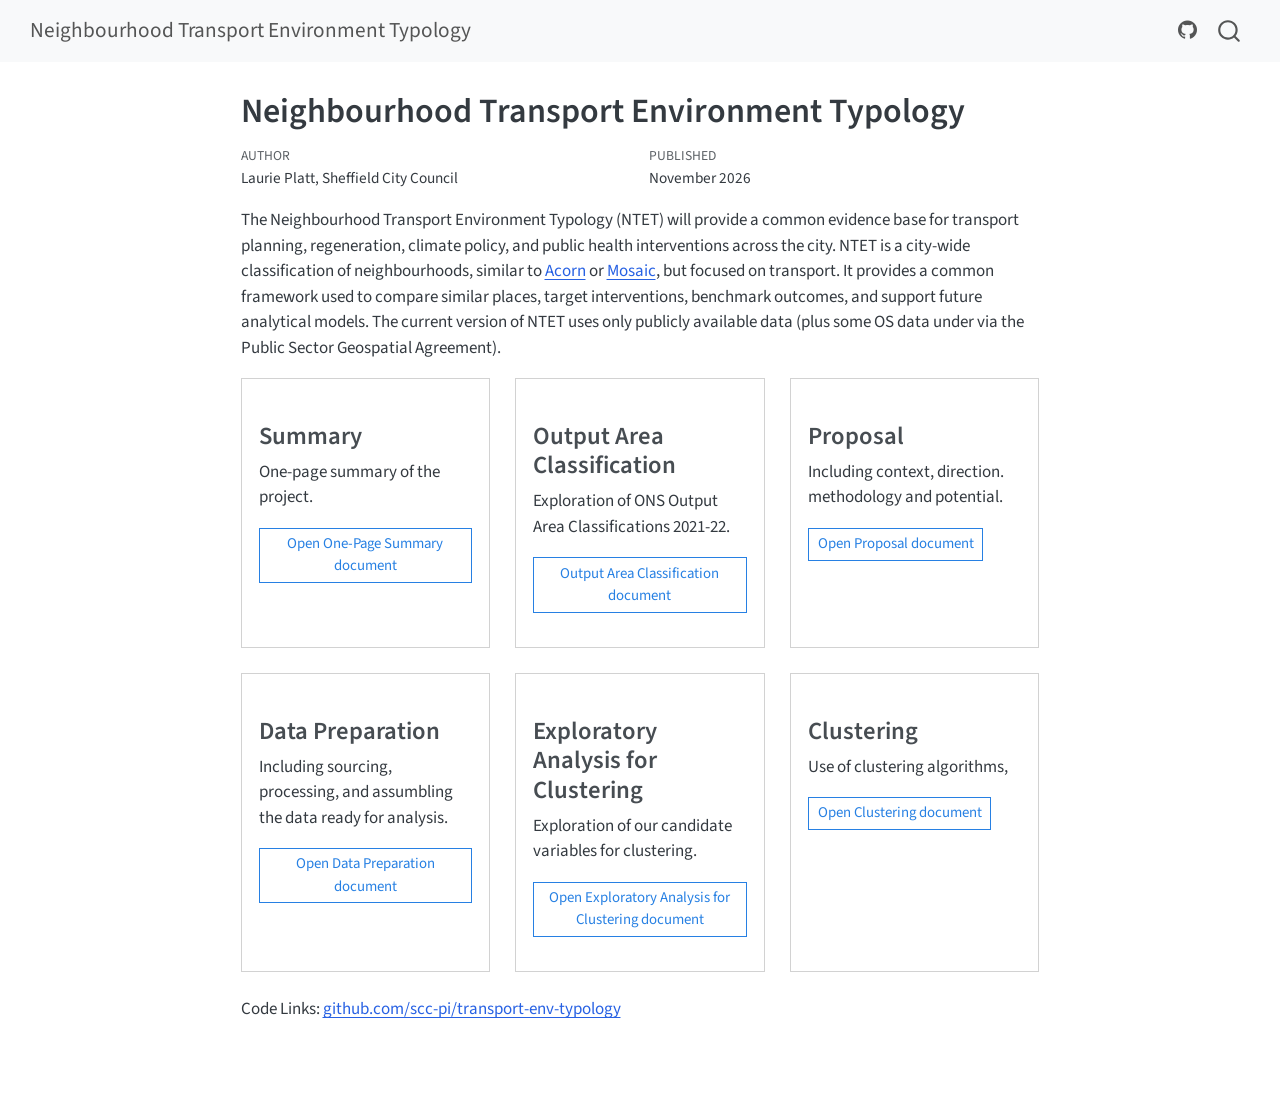
==== docs/index.html @ 14057536 "Include the rendered HTML files for the GitHub Page" ====
<!DOCTYPE html>
<html xmlns="http://www.w3.org/1999/xhtml" lang="en" xml:lang="en"><head>

<meta charset="utf-8">
<meta name="generator" content="quarto-1.9.38">

<meta name="viewport" content="width=device-width, initial-scale=1.0, user-scalable=yes">

<meta name="author" content="Laurie Platt, Sheffield City Council">

<title>Neighbourhood Transport Environment Typology</title>
<style>
/* Default styles provided by pandoc.
** See https://pandoc.org/MANUAL.html#variables-for-html for config info.
*/
code{white-space: pre-wrap;}
span.smallcaps{font-variant: small-caps;}
div.columns{display: flex; gap: min(4vw, 1.5em);}
div.column{flex: auto; overflow-x: auto;}
div.hanging-indent{margin-left: 1.5em; text-indent: -1.5em;}
ul.task-list{list-style: none;}
ul.task-list li input[type="checkbox"] {
  width: 0.8em;
  margin: 0 0.8em 0.2em -1em; /* quarto-specific, see https://github.com/quarto-dev/quarto-cli/issues/4556 */ 
  vertical-align: middle;
}
</style>


<script src="site_libs/quarto-nav/quarto-nav.js"></script>
<script src="site_libs/quarto-nav/headroom.min.js"></script>
<script src="site_libs/clipboard/clipboard.min.js"></script>
<script src="site_libs/quarto-search/autocomplete.umd.js"></script>
<script src="site_libs/quarto-search/fuse.min.js"></script>
<script src="site_libs/quarto-search/quarto-search.js"></script>
<meta name="quarto:offset" content="./">
<script src="site_libs/quarto-html/quarto.js" type="module"></script>
<script src="site_libs/quarto-html/tabsets/tabsets.js" type="module"></script>
<script src="site_libs/quarto-html/popper.min.js"></script>
<script src="site_libs/quarto-html/tippy.umd.min.js"></script>
<script src="site_libs/quarto-html/anchor.min.js"></script>
<link href="site_libs/quarto-html/tippy.css" rel="stylesheet">
<link href="site_libs/quarto-html/quarto-syntax-highlighting-15634bcf2e68342d4ad2dfa704d543f6.css" rel="stylesheet" id="quarto-text-highlighting-styles">
<script src="site_libs/bootstrap/bootstrap.min.js"></script>
<link href="site_libs/bootstrap/bootstrap-icons.css" rel="stylesheet">
<link href="site_libs/bootstrap/bootstrap-a0f9fd0d421825b736dc1bbcbcba2219.min.css" rel="stylesheet" append-hash="true" id="quarto-bootstrap" data-mode="light">
<script id="quarto-search-options" type="application/json">{
  "location": "navbar",
  "copy-button": false,
  "collapse-after": 3,
  "panel-placement": "end",
  "type": "overlay",
  "limit": 50,
  "keyboard-shortcut": [
    "f",
    "/",
    "s"
  ],
  "show-item-context": false,
  "language": {
    "search-no-results-text": "No results",
    "search-matching-documents-text": "matching documents",
    "search-copy-link-title": "Copy link to search",
    "search-hide-matches-text": "Hide additional matches",
    "search-more-match-text": "more match in this document",
    "search-more-matches-text": "more matches in this document",
    "search-clear-button-title": "Clear",
    "search-text-placeholder": "",
    "search-detached-cancel-button-title": "Cancel",
    "search-submit-button-title": "Submit",
    "search-label": "Search"
  }
}</script>


</head>

<body class="nav-fixed fullcontent quarto-light">

<div id="quarto-search-results"></div>
  <header id="quarto-header" class="headroom fixed-top">
    <nav class="navbar navbar-expand-lg " data-bs-theme="dark">
      <div class="navbar-container container-fluid">
      <div class="navbar-brand-container mx-auto">
    <a class="navbar-brand" href="./index.html">
    <span class="navbar-title">Neighbourhood Transport Environment Typology</span>
    </a>
  </div>
            <div id="quarto-search" class="" title="Search"></div>
          <button class="navbar-toggler" type="button" data-bs-toggle="collapse" data-bs-target="#navbarCollapse" aria-controls="navbarCollapse" role="menu" aria-expanded="false" aria-label="Toggle navigation" onclick="if (window.quartoToggleHeadroom) { window.quartoToggleHeadroom(); }">
  <span class="navbar-toggler-icon"></span>
</button>
          <div class="collapse navbar-collapse" id="navbarCollapse">
            <ul class="navbar-nav navbar-nav-scroll ms-auto">
  <li class="nav-item compact">
    <a class="nav-link" href="https://github.com/scc-pi/transport-env-typology"> <i class="bi bi-github" role="img" aria-label="GitHub">
</i> 
<span class="menu-text"></span></a>
  </li>  
</ul>
          </div> <!-- /navcollapse -->
            <div class="quarto-navbar-tools">
</div>
      </div> <!-- /container-fluid -->
    </nav>
</header>
<!-- content -->
<div id="quarto-content" class="quarto-container page-columns page-rows-contents page-layout-article page-navbar">
<!-- sidebar -->
<!-- margin-sidebar -->
    
<!-- main -->
<main class="content" id="quarto-document-content">

<header id="title-block-header" class="quarto-title-block default">
<div class="quarto-title">
<h1 class="title">Neighbourhood Transport Environment Typology</h1>
</div>



<div class="quarto-title-meta">

    <div>
    <div class="quarto-title-meta-heading">Author</div>
    <div class="quarto-title-meta-contents">
             <p>Laurie Platt, Sheffield City Council </p>
          </div>
  </div>
    
    <div>
    <div class="quarto-title-meta-heading">Published</div>
    <div class="quarto-title-meta-contents">
      <p class="date">November 2026</p>
    </div>
  </div>
  
    
  </div>
  


</header>


<p>The Neighbourhood Transport Environment Typology (NTET) will provide a common evidence base for transport planning, regeneration, climate policy, and public health interventions across the city. NTET is a city-wide classification of neighbourhoods, similar to <a href="https://acorn.caci.co.uk/">Acorn</a> or <a href="https://www.experian.co.uk/business/platforms/mosaic">Mosaic</a>, but focused on transport. It provides a common framework used to compare similar places, target interventions, benchmark outcomes, and support future analytical models. The current version of NTET uses only publicly available data (plus some OS data under via the Public Sector Geospatial Agreement).</p>
<div class="grid">
<div class="g-col-12 g-col-md-4">
<div class="card h-100">
<section id="summary" class="level3 card-body">
<h3 class="anchored" data-anchor-id="summary">Summary</h3>
<div class="card-text">
<p>One-page summary of the project.</p>
</div>
<div class="mt-auto">
<p><a href="./one-page.html" class="btn btn-outline-primary btn-sm">Open One-Page Summary document</a></p>
</div>
</section>
</div>
</div>
<div class="g-col-12 g-col-md-4">
<div class="card h-100">
<section id="output-area-classification" class="level3 card-body">
<h3 class="anchored" data-anchor-id="output-area-classification">Output Area Classification</h3>
<div class="card-text">
<p>Exploration of ONS Output Area Classifications 2021-22.</p>
</div>
<div class="mt-auto">
<p><a href="./oac.html" class="btn btn-outline-primary btn-sm">Output Area Classification document</a></p>
</div>
</section>
</div>
</div>
<div class="g-col-12 g-col-md-4">
<div class="card h-100">
<section id="proposal" class="level3 card-body">
<h3 class="anchored" data-anchor-id="proposal">Proposal</h3>
<div class="card-text">
<p>Including context, direction. methodology and potential.</p>
</div>
<div class="mt-auto">
<p><a href="./proposal.html" class="btn btn-outline-primary btn-sm">Open Proposal document</a></p>
</div>
</section>
</div>
</div>
<div class="g-col-12 g-col-md-4">
<div class="card h-100">
<section id="data-preparation" class="level3 card-body">
<h3 class="anchored" data-anchor-id="data-preparation">Data Preparation</h3>
<div class="card-text">
<p>Including sourcing, processing, and assumbling the data ready for analysis.</p>
</div>
<div class="mt-auto">
<p><a href="./etl.html" class="btn btn-outline-primary btn-sm">Open Data Preparation document</a></p>
</div>
</section>
</div>
</div>
<div class="g-col-12 g-col-md-4">
<div class="card h-100">
<section id="exploratory-analysis-for-clustering" class="level3 card-body">
<h3 class="anchored" data-anchor-id="exploratory-analysis-for-clustering">Exploratory Analysis for Clustering</h3>
<div class="card-text">
<p>Exploration of our candidate variables for clustering.</p>
</div>
<div class="mt-auto">
<p><a href="./eda.html" class="btn btn-outline-primary btn-sm">Open Exploratory Analysis for Clustering document</a></p>
</div>
</section>
</div>
</div>
<div class="g-col-12 g-col-md-4">
<div class="card h-100">
<section id="clustering" class="level3 card-body">
<h3 class="anchored" data-anchor-id="clustering">Clustering</h3>
<div class="card-text">
<p>Use of clustering algorithms,</p>
</div>
<div class="mt-auto">
<p><a href="./clustering.html" class="btn btn-outline-primary btn-sm">Open Clustering document</a></p>
</div>
</section>
</div>
</div>
</div>
<p><br>Code Links: <a href="https://github.com/scc-pi/transport-env-typology">github.com/scc-pi/transport-env-typology</a></p>



</main> <!-- /main -->
<script id="quarto-html-after-body" type="application/javascript">
  window.document.addEventListener("DOMContentLoaded", function (event) {
    const icon = "";
    const anchorJS = new window.AnchorJS();
    anchorJS.options = {
      placement: 'right',
      icon: icon
    };
    anchorJS.add('.anchored');
    const isCodeAnnotation = (el) => {
      for (const clz of el.classList) {
        if (clz.startsWith('code-annotation-')) {                     
          return true;
        }
      }
      return false;
    }
    const onCopySuccess = function(e) {
      // button target
      const button = e.trigger;
      // don't keep focus
      button.blur();
      // flash "checked"
      button.classList.add('code-copy-button-checked');
      var currentTitle = button.getAttribute("title");
      button.setAttribute("title", "Copied!");
      let tooltip;
      if (window.bootstrap) {
        button.setAttribute("data-bs-toggle", "tooltip");
        button.setAttribute("data-bs-placement", "left");
        button.setAttribute("data-bs-title", "Copied!");
        tooltip = new bootstrap.Tooltip(button, 
          { trigger: "manual", 
            customClass: "code-copy-button-tooltip",
            offset: [0, -8]});
        tooltip.show();    
      }
      setTimeout(function() {
        if (tooltip) {
          tooltip.hide();
          button.removeAttribute("data-bs-title");
          button.removeAttribute("data-bs-toggle");
          button.removeAttribute("data-bs-placement");
        }
        button.setAttribute("title", currentTitle);
        button.classList.remove('code-copy-button-checked');
      }, 1000);
      // clear code selection
      e.clearSelection();
    }
    const getTextToCopy = function(trigger) {
      const outerScaffold = trigger.parentElement.cloneNode(true);
      const codeEl = outerScaffold.querySelector('code');
      for (const childEl of codeEl.children) {
        if (isCodeAnnotation(childEl)) {
          childEl.remove();
        }
      }
      return codeEl.innerText;
    }
    const clipboard = new window.ClipboardJS('.code-copy-button:not([data-in-quarto-modal])', {
      text: getTextToCopy
    });
    clipboard.on('success', onCopySuccess);
    if (window.document.getElementById('quarto-embedded-source-code-modal')) {
      const clipboardModal = new window.ClipboardJS('.code-copy-button[data-in-quarto-modal]', {
        text: getTextToCopy,
        container: window.document.getElementById('quarto-embedded-source-code-modal')
      });
      clipboardModal.on('success', onCopySuccess);
    }
      var localhostRegex = new RegExp(/^(?:http|https):\/\/localhost\:?[0-9]*\//);
      var mailtoRegex = new RegExp(/^mailto:/);
        var filterRegex = new RegExp('/' + window.location.host + '/');
      var isInternal = (href) => {
          return filterRegex.test(href) || localhostRegex.test(href) || mailtoRegex.test(href);
      }
      // Inspect non-navigation links and adorn them if external
     var links = window.document.querySelectorAll('a[href]:not(.nav-link):not(.navbar-brand):not(.toc-action):not(.sidebar-link):not(.sidebar-item-toggle):not(.pagination-link):not(.no-external):not([aria-hidden]):not(.dropdown-item):not(.quarto-navigation-tool):not(.about-link)');
      for (var i=0; i<links.length; i++) {
        const link = links[i];
        if (!isInternal(link.href)) {
          // undo the damage that might have been done by quarto-nav.js in the case of
          // links that we want to consider external
          if (link.dataset.originalHref !== undefined) {
            link.href = link.dataset.originalHref;
          }
        }
      }
    function tippyHover(el, contentFn, onTriggerFn, onUntriggerFn) {
      const config = {
        allowHTML: true,
        maxWidth: 500,
        delay: 100,
        arrow: false,
        appendTo: function(el) {
            return el.parentElement;
        },
        interactive: true,
        interactiveBorder: 10,
        theme: 'quarto',
        placement: 'bottom-start',
      };
      if (contentFn) {
        config.content = contentFn;
      }
      if (onTriggerFn) {
        config.onTrigger = onTriggerFn;
      }
      if (onUntriggerFn) {
        config.onUntrigger = onUntriggerFn;
      }
      window.tippy(el, config); 
    }
    const noterefs = window.document.querySelectorAll('a[role="doc-noteref"]');
    for (var i=0; i<noterefs.length; i++) {
      const ref = noterefs[i];
      tippyHover(ref, function() {
        // use id or data attribute instead here
        let href = ref.getAttribute('data-footnote-href') || ref.getAttribute('href');
        try { href = new URL(href).hash; } catch {}
        const id = href.replace(/^#\/?/, "");
        const note = window.document.getElementById(id);
        if (note) {
          return note.innerHTML;
        } else {
          return "";
        }
      });
    }
    const xrefs = window.document.querySelectorAll('a.quarto-xref');
    const processXRef = (id, note) => {
      // Strip column container classes
      const stripColumnClz = (el) => {
        el.classList.remove("page-full", "page-columns");
        if (el.children) {
          for (const child of el.children) {
            stripColumnClz(child);
          }
        }
      }
      stripColumnClz(note)
      if (id === null || id.startsWith('sec-')) {
        // Special case sections, only their first couple elements
        const container = document.createElement("div");
        if (note.children && note.children.length > 2) {
          container.appendChild(note.children[0].cloneNode(true));
          for (let i = 1; i < note.children.length; i++) {
            const child = note.children[i];
            if (child.tagName === "P" && child.innerText === "") {
              continue;
            } else {
              container.appendChild(child.cloneNode(true));
              break;
            }
          }
          if (window.Quarto?.typesetMath) {
            window.Quarto.typesetMath(container);
          }
          return container.innerHTML
        } else {
          if (window.Quarto?.typesetMath) {
            window.Quarto.typesetMath(note);
          }
          return note.innerHTML;
        }
      } else {
        // Remove any anchor links if they are present
        const anchorLink = note.querySelector('a.anchorjs-link');
        if (anchorLink) {
          anchorLink.remove();
        }
        if (window.Quarto?.typesetMath) {
          window.Quarto.typesetMath(note);
        }
        if (note.classList.contains("callout")) {
          return note.outerHTML;
        } else {
          return note.innerHTML;
        }
      }
    }
    for (var i=0; i<xrefs.length; i++) {
      const xref = xrefs[i];
      tippyHover(xref, undefined, function(instance) {
        instance.disable();
        let url = xref.getAttribute('href');
        let hash = undefined; 
        if (url.startsWith('#')) {
          hash = url;
        } else {
          try { hash = new URL(url).hash; } catch {}
        }
        if (hash) {
          const id = hash.replace(/^#\/?/, "");
          const note = window.document.getElementById(id);
          if (note !== null) {
            try {
              const html = processXRef(id, note.cloneNode(true));
              instance.setContent(html);
            } finally {
              instance.enable();
              instance.show();
            }
          } else {
            // See if we can fetch this
            fetch(url.split('#')[0])
            .then(res => res.text())
            .then(html => {
              const parser = new DOMParser();
              const htmlDoc = parser.parseFromString(html, "text/html");
              const note = htmlDoc.getElementById(id);
              if (note !== null) {
                const html = processXRef(id, note);
                instance.setContent(html);
              } 
            }).finally(() => {
              instance.enable();
              instance.show();
            });
          }
        } else {
          // See if we can fetch a full url (with no hash to target)
          // This is a special case and we should probably do some content thinning / targeting
          fetch(url)
          .then(res => res.text())
          .then(html => {
            const parser = new DOMParser();
            const htmlDoc = parser.parseFromString(html, "text/html");
            const note = htmlDoc.querySelector('main.content');
            if (note !== null) {
              // This should only happen for chapter cross references
              // (since there is no id in the URL)
              // remove the first header
              if (note.children.length > 0 && note.children[0].tagName === "HEADER") {
                note.children[0].remove();
              }
              const html = processXRef(null, note);
              instance.setContent(html);
            } 
          }).finally(() => {
            instance.enable();
            instance.show();
          });
        }
      }, function(instance) {
      });
    }
        let selectedAnnoteEl;
        const selectorForAnnotation = ( cell, annotation) => {
          let cellAttr = 'data-code-cell="' + cell + '"';
          let lineAttr = 'data-code-annotation="' +  annotation + '"';
          const selector = 'span[' + cellAttr + '][' + lineAttr + ']';
          return selector;
        }
        const selectCodeLines = (annoteEl) => {
          const doc = window.document;
          const targetCell = annoteEl.getAttribute("data-target-cell");
          const targetAnnotation = annoteEl.getAttribute("data-target-annotation");
          const annoteSpan = window.document.querySelector(selectorForAnnotation(targetCell, targetAnnotation));
          const lines = annoteSpan.getAttribute("data-code-lines").split(",");
          const lineIds = lines.map((line) => {
            return targetCell + "-" + line;
          })
          let top = null;
          let height = null;
          let parent = null;
          if (lineIds.length > 0) {
              //compute the position of the single el (top and bottom and make a div)
              const el = window.document.getElementById(lineIds[0]);
              top = el.offsetTop;
              height = el.offsetHeight;
              parent = el.parentElement.parentElement;
            if (lineIds.length > 1) {
              const lastEl = window.document.getElementById(lineIds[lineIds.length - 1]);
              const bottom = lastEl.offsetTop + lastEl.offsetHeight;
              height = bottom - top;
            }
            if (top !== null && height !== null && parent !== null) {
              // cook up a div (if necessary) and position it 
              let div = window.document.getElementById("code-annotation-line-highlight");
              if (div === null) {
                div = window.document.createElement("div");
                div.setAttribute("id", "code-annotation-line-highlight");
                div.style.position = 'absolute';
                parent.appendChild(div);
              }
              div.style.top = top - 2 + "px";
              div.style.height = height + 4 + "px";
              div.style.left = 0;
              let gutterDiv = window.document.getElementById("code-annotation-line-highlight-gutter");
              if (gutterDiv === null) {
                gutterDiv = window.document.createElement("div");
                gutterDiv.setAttribute("id", "code-annotation-line-highlight-gutter");
                gutterDiv.style.position = 'absolute';
                const codeCell = window.document.getElementById(targetCell);
                const gutter = codeCell.querySelector('.code-annotation-gutter');
                gutter.appendChild(gutterDiv);
              }
              gutterDiv.style.top = top - 2 + "px";
              gutterDiv.style.height = height + 4 + "px";
            }
            selectedAnnoteEl = annoteEl;
          }
        };
        const unselectCodeLines = () => {
          const elementsIds = ["code-annotation-line-highlight", "code-annotation-line-highlight-gutter"];
          elementsIds.forEach((elId) => {
            const div = window.document.getElementById(elId);
            if (div) {
              div.remove();
            }
          });
          selectedAnnoteEl = undefined;
        };
          // Handle positioning of the toggle
      window.addEventListener(
        "resize",
        throttle(() => {
          elRect = undefined;
          if (selectedAnnoteEl) {
            selectCodeLines(selectedAnnoteEl);
          }
        }, 10)
      );
      function throttle(fn, ms) {
      let throttle = false;
      let timer;
        return (...args) => {
          if(!throttle) { // first call gets through
              fn.apply(this, args);
              throttle = true;
          } else { // all the others get throttled
              if(timer) clearTimeout(timer); // cancel #2
              timer = setTimeout(() => {
                fn.apply(this, args);
                timer = throttle = false;
              }, ms);
          }
        };
      }
        // Attach click handler to the DT
        const annoteDls = window.document.querySelectorAll('dt[data-target-cell]');
        for (const annoteDlNode of annoteDls) {
          annoteDlNode.addEventListener('click', (event) => {
            const clickedEl = event.target;
            if (clickedEl !== selectedAnnoteEl) {
              unselectCodeLines();
              const activeEl = window.document.querySelector('dt[data-target-cell].code-annotation-active');
              if (activeEl) {
                activeEl.classList.remove('code-annotation-active');
              }
              selectCodeLines(clickedEl);
              clickedEl.classList.add('code-annotation-active');
            } else {
              // Unselect the line
              unselectCodeLines();
              clickedEl.classList.remove('code-annotation-active');
            }
          });
        }
    const findCites = (el) => {
      const parentEl = el.parentElement;
      if (parentEl) {
        const cites = parentEl.dataset.cites;
        if (cites) {
          return {
            el,
            cites: cites.split(' ')
          };
        } else {
          return findCites(el.parentElement)
        }
      } else {
        return undefined;
      }
    };
    var bibliorefs = window.document.querySelectorAll('a[role="doc-biblioref"]');
    for (var i=0; i<bibliorefs.length; i++) {
      const ref = bibliorefs[i];
      const citeInfo = findCites(ref);
      if (citeInfo) {
        tippyHover(citeInfo.el, function() {
          var popup = window.document.createElement('div');
          citeInfo.cites.forEach(function(cite) {
            var citeDiv = window.document.createElement('div');
            citeDiv.classList.add('hanging-indent');
            citeDiv.classList.add('csl-entry');
            var biblioDiv = window.document.getElementById('ref-' + cite);
            if (biblioDiv) {
              citeDiv.innerHTML = biblioDiv.innerHTML;
            }
            popup.appendChild(citeDiv);
          });
          return popup.innerHTML;
        });
      }
    }
  });
  </script>
</div> <!-- /content -->




</body></html>
---- docs/site_libs/quarto-html/tippy.css ----
.tippy-box[data-animation=fade][data-state=hidden]{opacity:0}[data-tippy-root]{max-width:calc(100vw - 10px)}.tippy-box{position:relative;background-color:#333;color:#fff;border-radius:4px;font-size:14px;line-height:1.4;white-space:normal;outline:0;transition-property:transform,visibility,opacity}.tippy-box[data-placement^=top]>.tippy-arrow{bottom:0}.tippy-box[data-placement^=top]>.tippy-arrow:before{bottom:-7px;left:0;border-width:8px 8px 0;border-top-color:initial;transform-origin:center top}.tippy-box[data-placement^=bottom]>.tippy-arrow{top:0}.tippy-box[data-placement^=bottom]>.tippy-arrow:before{top:-7px;left:0;border-width:0 8px 8px;border-bottom-color:initial;transform-origin:center bottom}.tippy-box[data-placement^=left]>.tippy-arrow{right:0}.tippy-box[data-placement^=left]>.tippy-arrow:before{border-width:8px 0 8px 8px;border-left-color:initial;right:-7px;transform-origin:center left}.tippy-box[data-placement^=right]>.tippy-arrow{left:0}.tippy-box[data-placement^=right]>.tippy-arrow:before{left:-7px;border-width:8px 8px 8px 0;border-right-color:initial;transform-origin:center right}.tippy-box[data-inertia][data-state=visible]{transition-timing-function:cubic-bezier(.54,1.5,.38,1.11)}.tippy-arrow{width:16px;height:16px;color:#333}.tippy-arrow:before{content:"";position:absolute;border-color:transparent;border-style:solid}.tippy-content{position:relative;padding:5px 9px;z-index:1}
---- docs/site_libs/quarto-html/quarto-syntax-highlighting-15634bcf2e68342d4ad2dfa704d543f6.css ----
/* quarto syntax highlight colors */
:root {
  --quarto-hl-ot-color: #003B4F;
  --quarto-hl-at-color: #657422;
  --quarto-hl-ss-color: #20794D;
  --quarto-hl-an-color: #5E5E5E;
  --quarto-hl-fu-color: #4758AB;
  --quarto-hl-st-color: #20794D;
  --quarto-hl-cf-color: #003B4F;
  --quarto-hl-op-color: #5E5E5E;
  --quarto-hl-er-color: #AD0000;
  --quarto-hl-bn-color: #AD0000;
  --quarto-hl-al-color: #AD0000;
  --quarto-hl-va-color: #111111;
  --quarto-hl-bu-color: inherit;
  --quarto-hl-ex-color: inherit;
  --quarto-hl-pp-color: #AD0000;
  --quarto-hl-in-color: #5E5E5E;
  --quarto-hl-vs-color: #20794D;
  --quarto-hl-wa-color: #5E5E5E;
  --quarto-hl-do-color: #5E5E5E;
  --quarto-hl-im-color: #00769E;
  --quarto-hl-ch-color: #20794D;
  --quarto-hl-dt-color: #AD0000;
  --quarto-hl-fl-color: #AD0000;
  --quarto-hl-co-color: #5E5E5E;
  --quarto-hl-cv-color: #5E5E5E;
  --quarto-hl-cn-color: #8f5902;
  --quarto-hl-sc-color: #5E5E5E;
  --quarto-hl-dv-color: #AD0000;
  --quarto-hl-kw-color: #003B4F;
}

/* other quarto variables */
:root {
  --quarto-font-monospace: SFMono-Regular, Menlo, Monaco, Consolas, "Liberation Mono", "Courier New", monospace;
}

/* syntax highlight based on Pandoc's rules */
pre > code.sourceCode > span {
  color: #003B4F;
}

code.sourceCode > span {
  color: #003B4F;
}

div.sourceCode,
div.sourceCode pre.sourceCode {
  color: #003B4F;
}

/* Normal */
code span {
  color: #003B4F;
}

/* Alert */
code span.al {
  color: #AD0000;
  font-style: inherit;
}

/* Annotation */
code span.an {
  color: #5E5E5E;
  font-style: inherit;
}

/* Attribute */
code span.at {
  color: #657422;
  font-style: inherit;
}

/* BaseN */
code span.bn {
  color: #AD0000;
  font-style: inherit;
}

/* BuiltIn */
code span.bu {
  font-style: inherit;
}

/* ControlFlow */
code span.cf {
  color: #003B4F;
  font-weight: bold;
  font-style: inherit;
}

/* Char */
code span.ch {
  color: #20794D;
  font-style: inherit;
}

/* Constant */
code span.cn {
  color: #8f5902;
  font-style: inherit;
}

/* Comment */
code span.co {
  color: #5E5E5E;
  font-style: inherit;
}

/* CommentVar */
code span.cv {
  color: #5E5E5E;
  font-style: italic;
}

/* Documentation */
code span.do {
  color: #5E5E5E;
  font-style: italic;
}

/* DataType */
code span.dt {
  color: #AD0000;
  font-style: inherit;
}

/* DecVal */
code span.dv {
  color: #AD0000;
  font-style: inherit;
}

/* Error */
code span.er {
  color: #AD0000;
  font-style: inherit;
}

/* Extension */
code span.ex {
  font-style: inherit;
}

/* Float */
code span.fl {
  color: #AD0000;
  font-style: inherit;
}

/* Function */
code span.fu {
  color: #4758AB;
  font-style: inherit;
}

/* Import */
code span.im {
  color: #00769E;
  font-style: inherit;
}

/* Information */
code span.in {
  color: #5E5E5E;
  font-style: inherit;
}

/* Keyword */
code span.kw {
  color: #003B4F;
  font-weight: bold;
  font-style: inherit;
}

/* Operator */
code span.op {
  color: #5E5E5E;
  font-style: inherit;
}

/* Other */
code span.ot {
  color: #003B4F;
  font-style: inherit;
}

/* Preprocessor */
code span.pp {
  color: #AD0000;
  font-style: inherit;
}

/* SpecialChar */
code span.sc {
  color: #5E5E5E;
  font-style: inherit;
}

/* SpecialString */
code span.ss {
  color: #20794D;
  font-style: inherit;
}

/* String */
code span.st {
  color: #20794D;
  font-style: inherit;
}

/* Variable */
code span.va {
  color: #111111;
  font-style: inherit;
}

/* VerbatimString */
code span.vs {
  color: #20794D;
  font-style: inherit;
}

/* Warning */
code span.wa {
  color: #5E5E5E;
  font-style: italic;
}

.prevent-inlining {
  content: "</";
}

/*# sourceMappingURL=f23921c56f73e400b49028c9186a1aa0.css.map */
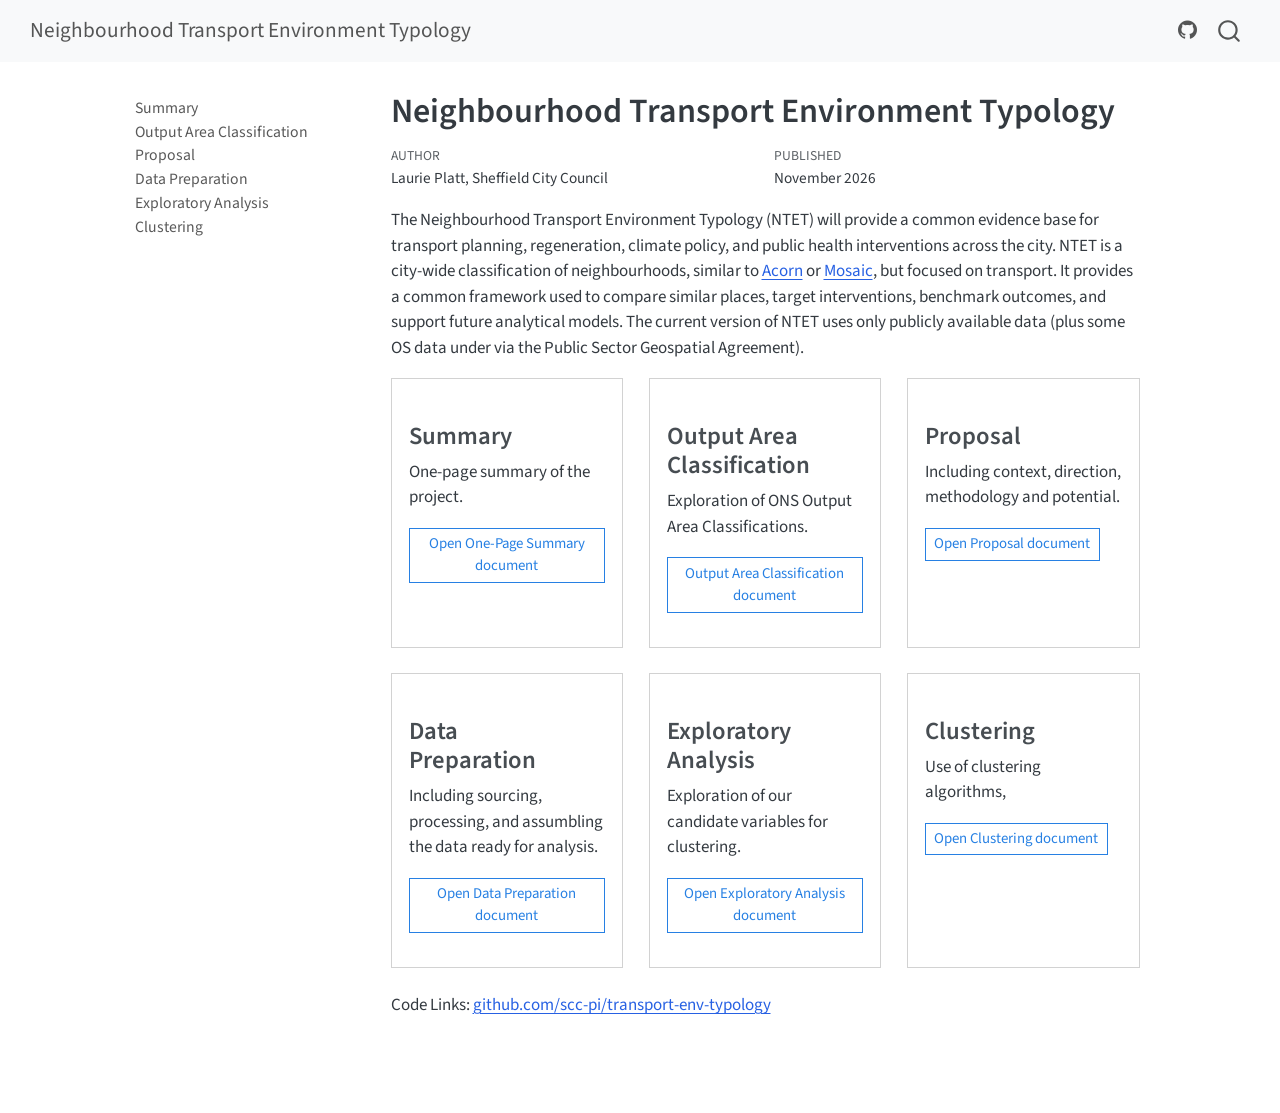
==== commit 00c4154d: "Left hand menu of project documents" ====
--- a/docs/index.html
+++ b/docs/index.html
@@ -75,7 +75,7 @@
 
 </head>
 
-<body class="nav-fixed fullcontent quarto-light">
+<body class="nav-sidebar floating nav-fixed fullcontent quarto-light">
 
 <div id="quarto-search-results"></div>
   <header id="quarto-header" class="headroom fixed-top">
@@ -103,10 +103,63 @@
 </div>
       </div> <!-- /container-fluid -->
     </nav>
+  <nav class="quarto-secondary-nav">
+    <div class="container-fluid d-flex">
+      <button type="button" class="quarto-btn-toggle btn" data-bs-toggle="collapse" role="button" data-bs-target=".quarto-sidebar-collapse-item" aria-controls="quarto-sidebar" aria-expanded="false" aria-label="Toggle sidebar navigation" onclick="if (window.quartoToggleHeadroom) { window.quartoToggleHeadroom(); }">
+        <i class="bi bi-layout-text-sidebar-reverse"></i>
+      </button>
+        <nav class="quarto-page-breadcrumbs" aria-label="breadcrumb"><ol class="breadcrumb"><li class="breadcrumb-item">Neighbourhood Transport Environment Typology</li></ol></nav>
+        <a class="flex-grow-1" role="navigation" data-bs-toggle="collapse" data-bs-target=".quarto-sidebar-collapse-item" aria-controls="quarto-sidebar" aria-expanded="false" aria-label="Toggle sidebar navigation" onclick="if (window.quartoToggleHeadroom) { window.quartoToggleHeadroom(); }">      
+        </a>
+    </div>
+  </nav>
 </header>
 <!-- content -->
 <div id="quarto-content" class="quarto-container page-columns page-rows-contents page-layout-article page-navbar">
 <!-- sidebar -->
+  <nav id="quarto-sidebar" class="sidebar collapse collapse-horizontal quarto-sidebar-collapse-item sidebar-navigation floating overflow-auto">
+    <div class="sidebar-menu-container"> 
+    <ul class="list-unstyled mt-1">
+        <li class="sidebar-item">
+  <div class="sidebar-item-container"> 
+  <a href="./one-page.html" class="sidebar-item-text sidebar-link">
+ <span class="menu-text">Summary</span></a>
+  </div>
+</li>
+        <li class="sidebar-item">
+  <div class="sidebar-item-container"> 
+  <a href="./oac.html" class="sidebar-item-text sidebar-link">
+ <span class="menu-text">Output Area Classification</span></a>
+  </div>
+</li>
+        <li class="sidebar-item">
+  <div class="sidebar-item-container"> 
+  <a href="./proposal.html" class="sidebar-item-text sidebar-link">
+ <span class="menu-text">Proposal</span></a>
+  </div>
+</li>
+        <li class="sidebar-item">
+  <div class="sidebar-item-container"> 
+  <a href="./etl.html" class="sidebar-item-text sidebar-link">
+ <span class="menu-text">Data Preparation</span></a>
+  </div>
+</li>
+        <li class="sidebar-item">
+  <div class="sidebar-item-container"> 
+  <a href="./eda.html" class="sidebar-item-text sidebar-link">
+ <span class="menu-text">Exploratory Analysis</span></a>
+  </div>
+</li>
+        <li class="sidebar-item">
+  <div class="sidebar-item-container"> 
+  <a href="./clustering.html" class="sidebar-item-text sidebar-link">
+ <span class="menu-text">Clustering</span></a>
+  </div>
+</li>
+    </ul>
+    </div>
+</nav>
+<div id="quarto-sidebar-glass" class="quarto-sidebar-collapse-item" data-bs-toggle="collapse" data-bs-target=".quarto-sidebar-collapse-item"></div>
 <!-- margin-sidebar -->
     
 <!-- main -->
@@ -163,7 +216,7 @@
 <section id="output-area-classification" class="level3 card-body">
 <h3 class="anchored" data-anchor-id="output-area-classification">Output Area Classification</h3>
 <div class="card-text">
-<p>Exploration of ONS Output Area Classifications 2021-22.</p>
+<p>Exploration of ONS Output Area Classifications.</p>
 </div>
 <div class="mt-auto">
 <p><a href="./oac.html" class="btn btn-outline-primary btn-sm">Output Area Classification document</a></p>
@@ -176,7 +229,7 @@
 <section id="proposal" class="level3 card-body">
 <h3 class="anchored" data-anchor-id="proposal">Proposal</h3>
 <div class="card-text">
-<p>Including context, direction. methodology and potential.</p>
+<p>Including context, direction, methodology and potential.</p>
 </div>
 <div class="mt-auto">
 <p><a href="./proposal.html" class="btn btn-outline-primary btn-sm">Open Proposal document</a></p>
@@ -199,13 +252,13 @@
 </div>
 <div class="g-col-12 g-col-md-4">
 <div class="card h-100">
-<section id="exploratory-analysis-for-clustering" class="level3 card-body">
-<h3 class="anchored" data-anchor-id="exploratory-analysis-for-clustering">Exploratory Analysis for Clustering</h3>
+<section id="exploratory-analysis" class="level3 card-body">
+<h3 class="anchored" data-anchor-id="exploratory-analysis">Exploratory Analysis</h3>
 <div class="card-text">
 <p>Exploration of our candidate variables for clustering.</p>
 </div>
 <div class="mt-auto">
-<p><a href="./eda.html" class="btn btn-outline-primary btn-sm">Open Exploratory Analysis for Clustering document</a></p>
+<p><a href="./eda.html" class="btn btn-outline-primary btn-sm">Open Exploratory Analysis document</a></p>
 </div>
 </section>
 </div>
